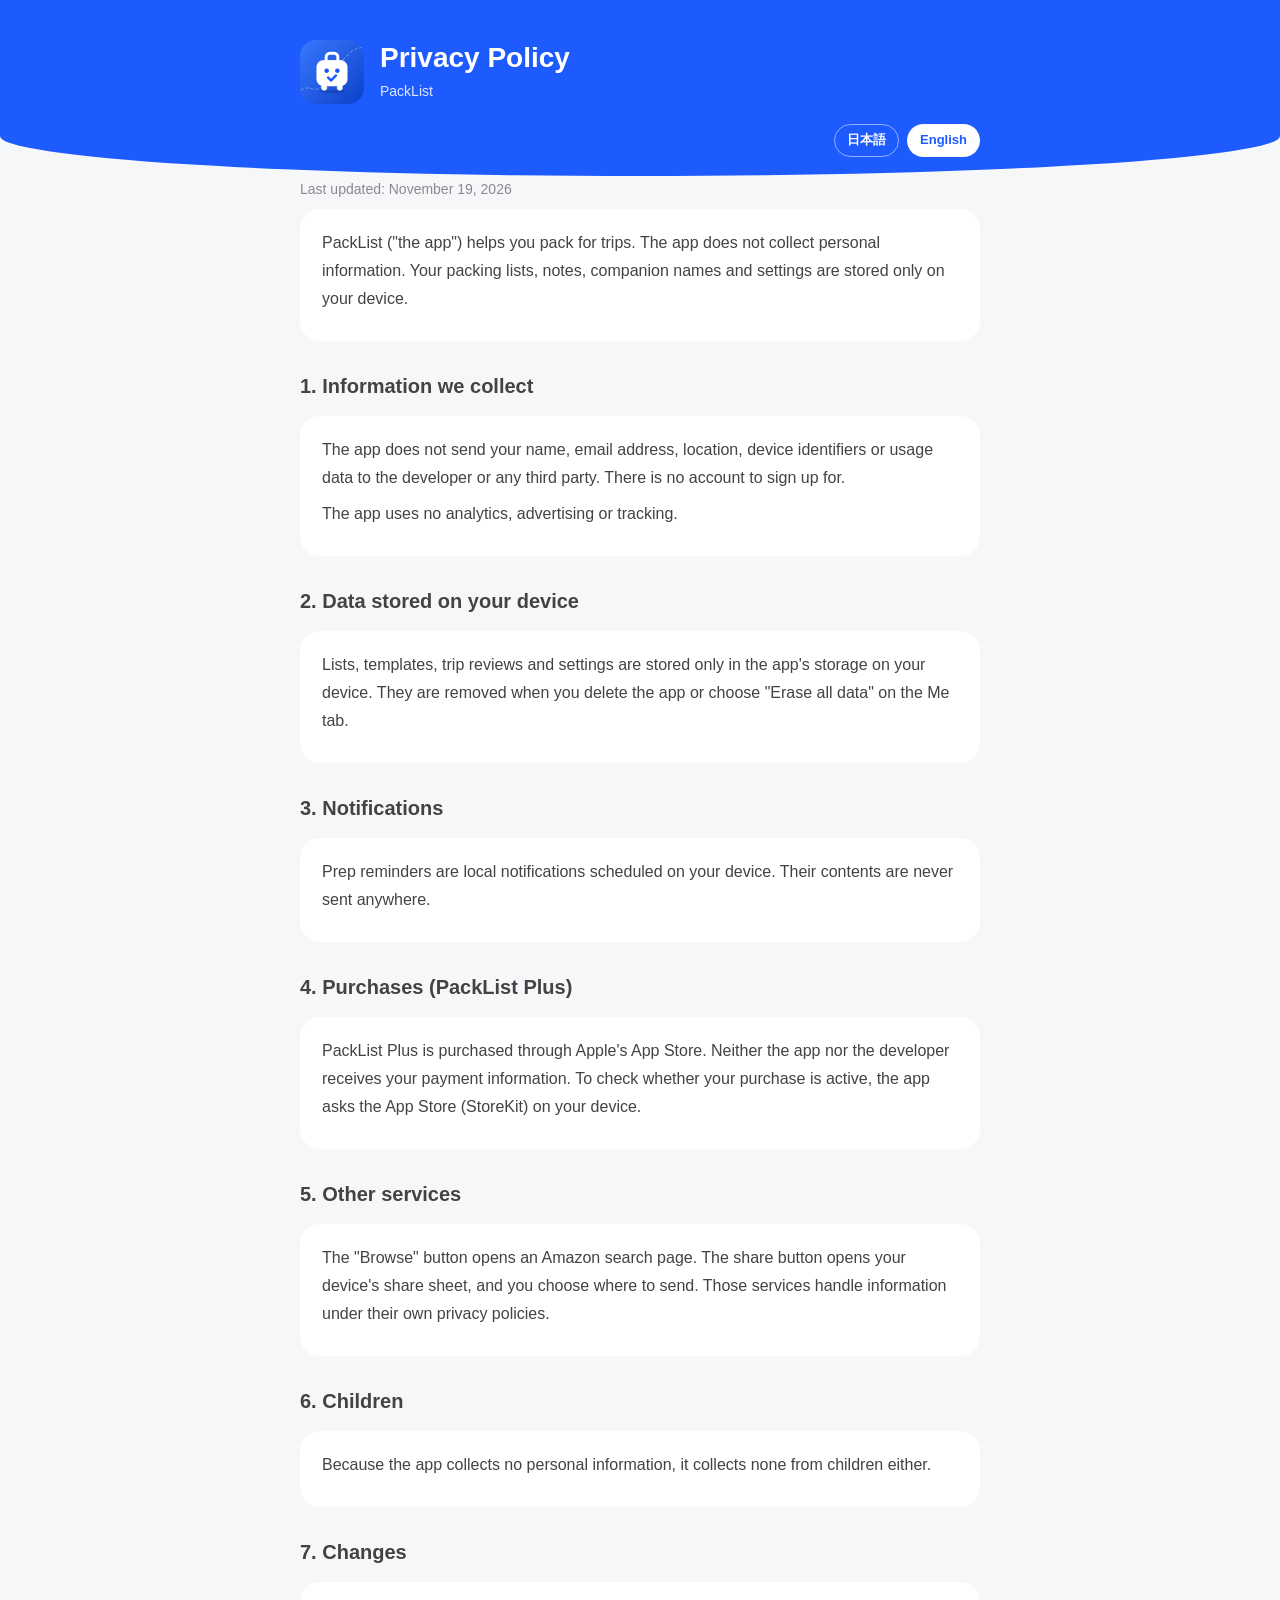
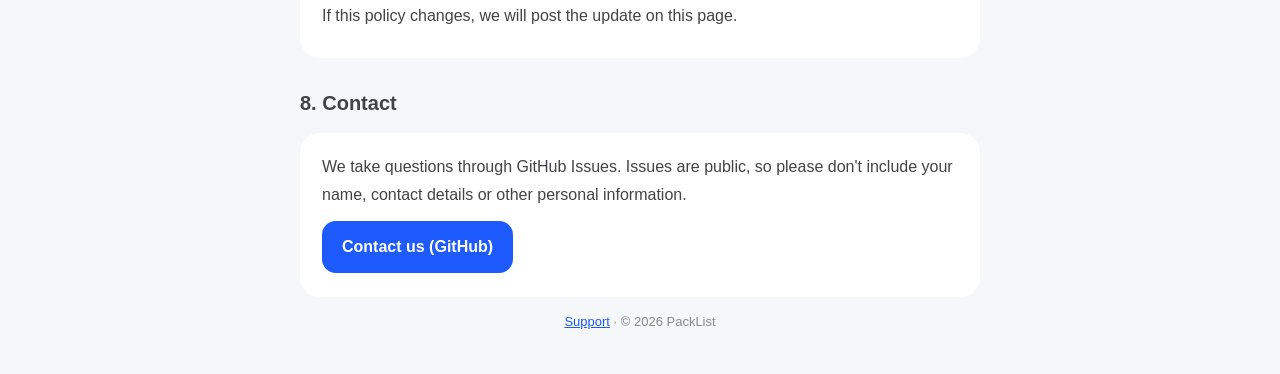
==== privacy.html @ 0d45c61f "PackList のサポートページとプライバシーポリシー Co-Authored-By: Claude Opus 5.5 <noreply@anthropic.com>" ====
<!doctype html>
<html lang="ja">
<head>
<meta charset="utf-8">
<meta name="viewport" content="width=device-width, initial-scale=1">
<title>PackList Privacy Policy</title>
<meta name="description" content="PackList のプライバシーポリシー / Privacy Policy">
<link rel="icon" href="icon.png">
<link rel="stylesheet" href="style.css">
</head>
<body>
<header>
  <div class="wrap">
    <img src="icon.png" alt="">
    <div>
      <h1><span lang="ja">プライバシーポリシー</span><span lang="en">Privacy Policy</span></h1>
      <p>PackList</p>
    </div>
  </div>
</header>
<nav class="lang"><a data-lang="ja" href="?lang=ja">日本語</a><a data-lang="en" href="?lang=en">English</a></nav>

<main class="wrap">
<div lang="ja">
  <p class="mute">最終更新日: 2026年11月19日</p>
  <div class="card">
    <p>PackList（以下「本アプリ」）は、旅行や出張の荷造りを手伝うアプリです。本アプリは、利用者の個人情報を収集しません。荷造りのリスト、メモ、一緒に行く人の名前、設定などは、すべて利用者の端末の中にだけ保存されます。</p>
  </div>

  <h2>1. 集める情報</h2>
  <div class="card">
    <p>本アプリは、名前・メールアドレス・位置情報・端末の識別子・使い方の記録などを、開発者や第三者に送信しません。アカウント登録もありません。</p>
    <p>分析ツール、広告、トラッキングは使っていません。</p>
  </div>

  <h2>2. 端末に保存する情報</h2>
  <div class="card">
    <p>荷造りのリスト、テンプレート、ふりかえりの結果、設定は、端末の中（アプリ専用の保存領域）にだけ保存されます。アプリを削除するか、マイページの「すべてのデータを消す」で消えます。</p>
  </div>

  <h2>3. 通知</h2>
  <div class="card">
    <p>準備のリマインダーは、端末の中で予約されるローカル通知です。通知の内容が外部に送られることはありません。</p>
  </div>

  <h2>4. 課金（PackList Plus）</h2>
  <div class="card">
    <p>PackList Plus の購入は Apple の App Store を通じて行われます。支払い情報を本アプリや開発者が受け取ることはありません。本アプリは、購入が有効かどうかを確かめるために、端末上で App Store（StoreKit）に問い合わせます。</p>
  </div>

  <h2>5. 外部のサービス</h2>
  <div class="card">
    <p>「探す」ボタンを押すと、Amazon の検索ページが開きます。共有ボタンを押すと、端末の共有画面が開き、送り先は利用者が選びます。リンク先のサービスでの情報の扱いは、それぞれのプライバシーポリシーに従います。</p>
  </div>

  <h2>6. 子ども</h2>
  <div class="card">
    <p>本アプリは個人情報を集めないため、子どもの情報も集めません。</p>
  </div>

  <h2>7. 変更</h2>
  <div class="card">
    <p>このポリシーを変更するときは、このページでお知らせします。</p>
  </div>

  <h2>8. お問い合わせ</h2>
  <div class="card">
    <p>お問い合わせは GitHub の Issue で受け付けています。Issue は公開されるため、氏名や連絡先などの個人情報は書かないでください。</p>
    <a class="btn" href="https://github.com/shopippi/packlist-support/issues/new/choose">お問い合わせ（GitHub）</a>
  </div>
</div>

<div lang="en">
  <p class="mute">Last updated: November 19, 2026</p>
  <div class="card">
    <p>PackList ("the app") helps you pack for trips. The app does not collect personal information. Your packing lists, notes, companion names and settings are stored only on your device.</p>
  </div>

  <h2>1. Information we collect</h2>
  <div class="card">
    <p>The app does not send your name, email address, location, device identifiers or usage data to the developer or any third party. There is no account to sign up for.</p>
    <p>The app uses no analytics, advertising or tracking.</p>
  </div>

  <h2>2. Data stored on your device</h2>
  <div class="card">
    <p>Lists, templates, trip reviews and settings are stored only in the app's storage on your device. They are removed when you delete the app or choose "Erase all data" on the Me tab.</p>
  </div>

  <h2>3. Notifications</h2>
  <div class="card">
    <p>Prep reminders are local notifications scheduled on your device. Their contents are never sent anywhere.</p>
  </div>

  <h2>4. Purchases (PackList Plus)</h2>
  <div class="card">
    <p>PackList Plus is purchased through Apple's App Store. Neither the app nor the developer receives your payment information. To check whether your purchase is active, the app asks the App Store (StoreKit) on your device.</p>
  </div>

  <h2>5. Other services</h2>
  <div class="card">
    <p>The "Browse" button opens an Amazon search page. The share button opens your device's share sheet, and you choose where to send. Those services handle information under their own privacy policies.</p>
  </div>

  <h2>6. Children</h2>
  <div class="card">
    <p>Because the app collects no personal information, it collects none from children either.</p>
  </div>

  <h2>7. Changes</h2>
  <div class="card">
    <p>If this policy changes, we will post the update on this page.</p>
  </div>

  <h2>8. Contact</h2>
  <div class="card">
    <p>We take questions through GitHub Issues. Issues are public, so please don't include your name, contact details or other personal information.</p>
    <a class="btn" href="https://github.com/shopippi/packlist-support/issues/new/choose">Contact us (GitHub)</a>
  </div>
</div>
</main>
<footer><a href="./"><span lang="ja">サポート</span><span lang="en">Support</span></a> · © 2026 PackList</footer>
<script src="lang.js"></script>
</body>
</html>
---- style.css ----
:root {
  --blue: #1e5bff;
  --ink: #434345;
  --mute: #8a8a8e;
  --line: #e6e7eb;
  --bg: #f6f7f9;
  --card: #ffffff;
}
@media (prefers-color-scheme: dark) {
  :root {
    --ink: #eceef2;
    --mute: #a0a3ab;
    --line: #2b2e36;
    --bg: #121418;
    --card: #1b1e24;
  }
}
* { box-sizing: border-box; }
body {
  margin: 0;
  background: var(--bg);
  color: var(--ink);
  font: 16px/1.75 -apple-system, BlinkMacSystemFont, "Hiragino Sans", "Noto Sans JP", "Segoe UI", sans-serif;
}
header {
  background: var(--blue);
  color: #fff;
  padding: 40px 20px 72px;
  border-radius: 0 0 50% 50% / 0 0 40px 40px;
}
.wrap { max-width: 720px; margin: 0 auto; padding: 0 20px; }
header .wrap { display: flex; align-items: center; gap: 16px; }
header img { width: 64px; height: 64px; border-radius: 16px; }
header h1 { margin: 0; font-size: 28px; line-height: 1.2; font-weight: 900; }
header p { margin: 4px 0 0; opacity: .85; font-size: 14px; }
nav.lang { display: flex; gap: 8px; justify-content: flex-end; margin: -52px auto 20px; max-width: 720px; padding: 0 20px; }
nav.lang a {
  color: #fff; text-decoration: none; font-size: 13px; font-weight: 700;
  padding: 4px 12px; border-radius: 999px; border: 1px solid rgba(255,255,255,.5);
}
nav.lang a.on { background: #fff; color: var(--blue); }
main { padding: 8px 0 48px; }
.card {
  background: var(--card); border-radius: 20px; padding: 20px 22px; margin: 0 0 14px;
}
h2 { font-size: 20px; margin: 28px 0 12px; font-weight: 900; }
h3 { font-size: 16px; margin: 0 0 6px; font-weight: 800; }
p, li { margin: 0 0 8px; }
.mute { color: var(--mute); font-size: 14px; }
a { color: var(--blue); }
.btn {
  display: inline-block; background: var(--blue); color: #fff; text-decoration: none;
  font-weight: 800; padding: 12px 20px; border-radius: 14px; margin: 4px 8px 4px 0;
}
.btn.ghost { background: transparent; color: var(--blue); border: 2px solid var(--blue); }
details { background: var(--card); border-radius: 16px; padding: 14px 18px; margin: 0 0 10px; }
summary { font-weight: 800; cursor: pointer; }
details p { margin-top: 8px; }
footer { text-align: center; color: var(--mute); font-size: 13px; padding: 0 20px 40px; }
body [lang]:not(.show) { display: none; }
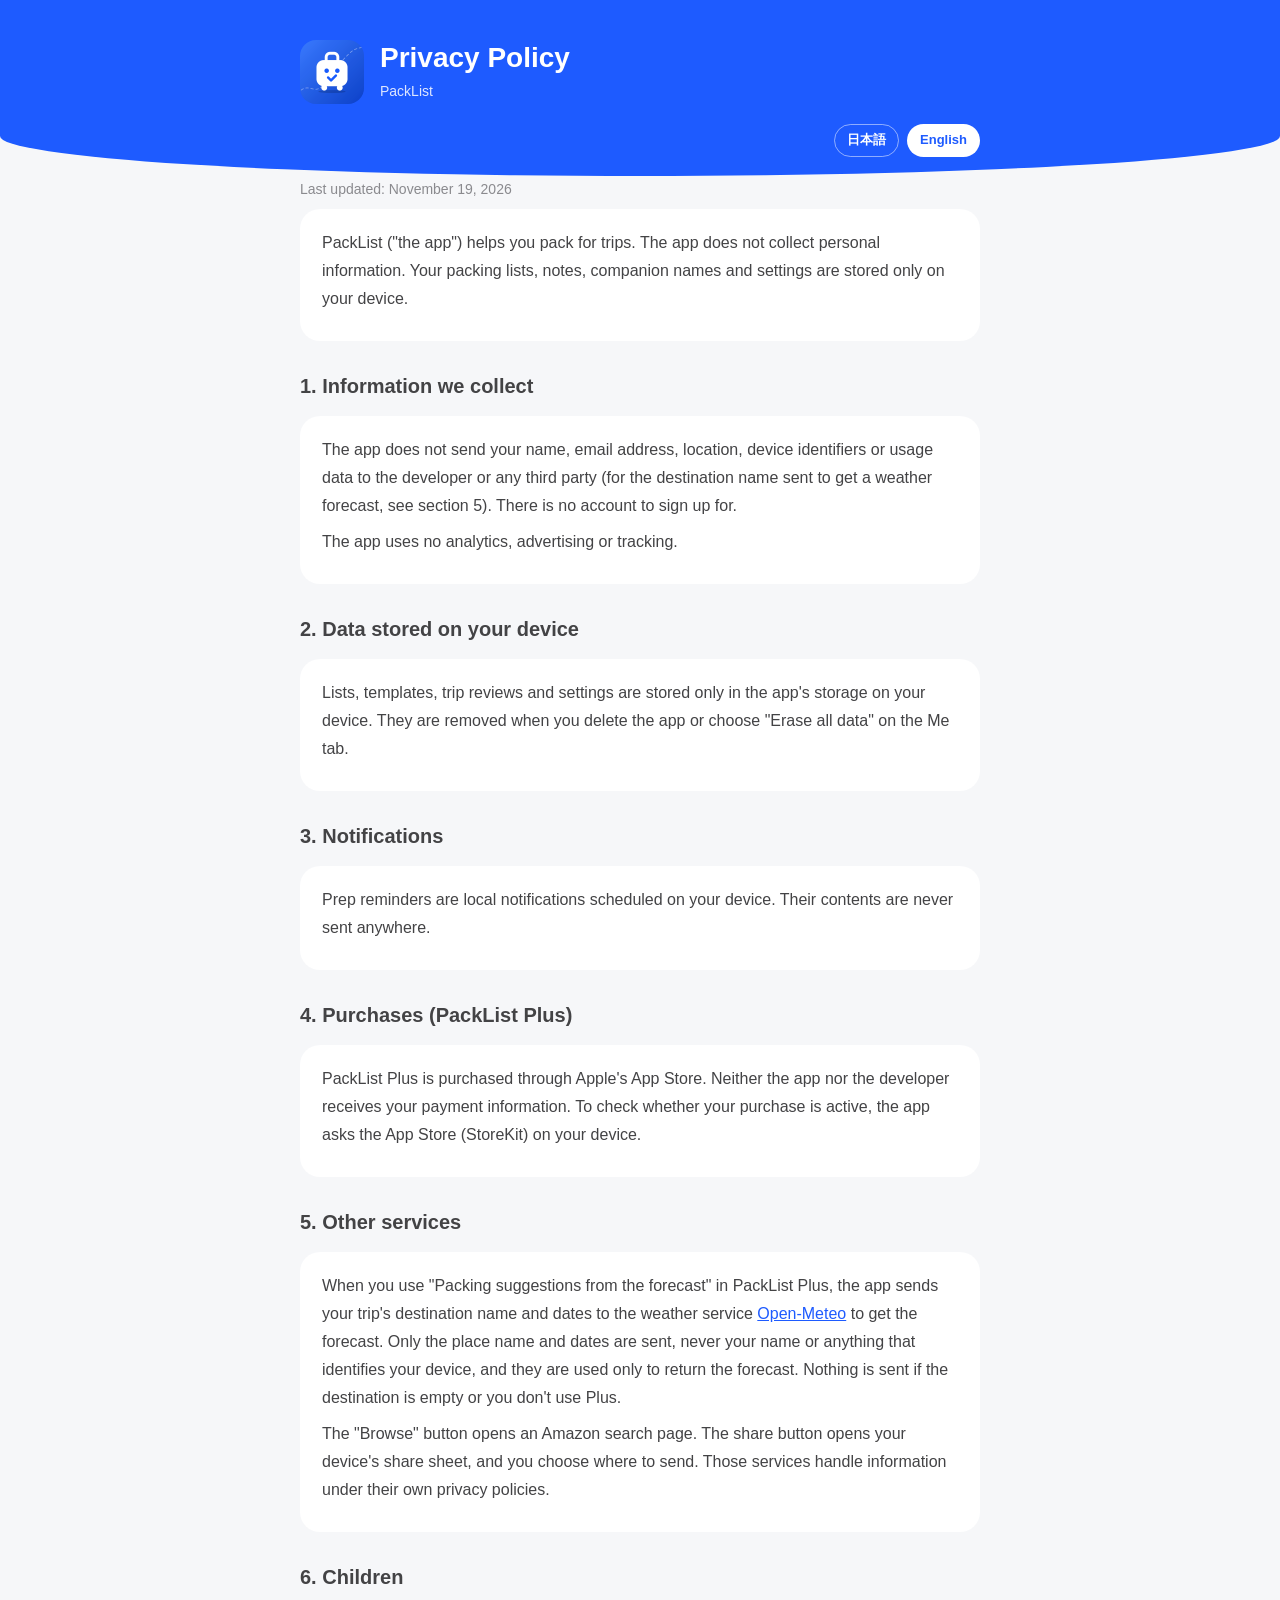
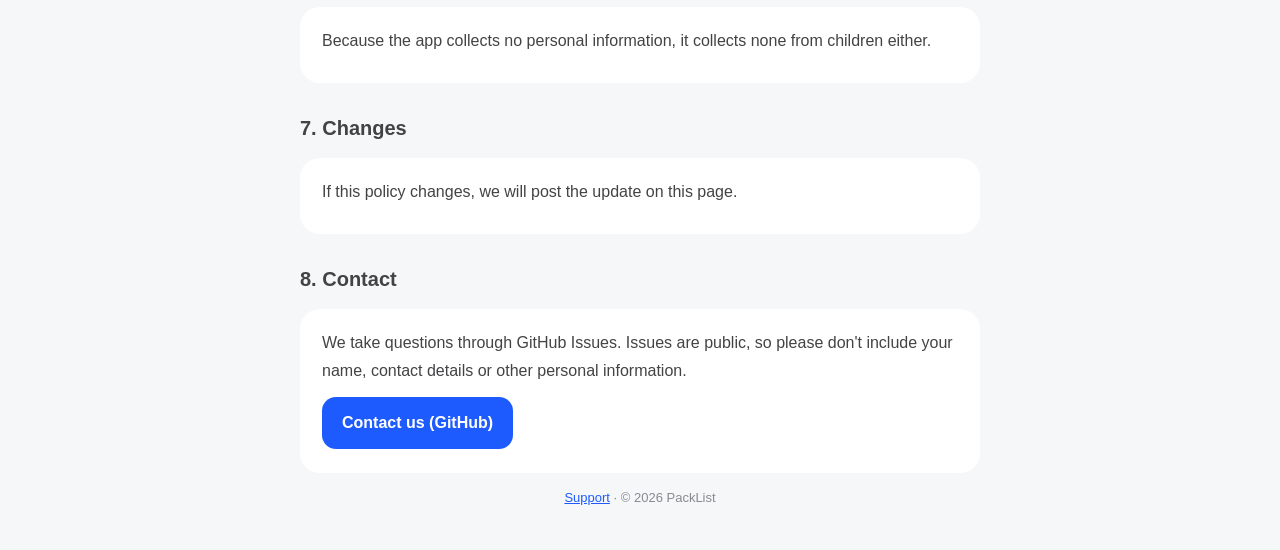
==== commit a874e098: "Privacy policy: describe the weather forecast lookup (Open-Meteo) Co-Authored-By: Claude Opus 5.5 <n" ====
--- a/privacy.html
+++ b/privacy.html
@@ -29,7 +29,7 @@
 
   <h2>1. 集める情報</h2>
   <div class="card">
-    <p>本アプリは、名前・メールアドレス・位置情報・端末の識別子・使い方の記録などを、開発者や第三者に送信しません。アカウント登録もありません。</p>
+    <p>本アプリは、名前・メールアドレス・位置情報・端末の識別子・使い方の記録などを、開発者や第三者に送信しません（天気予報のために行き先の地名を送る場合は、5 を見てください）。アカウント登録もありません。</p>
     <p>分析ツール、広告、トラッキングは使っていません。</p>
   </div>
 
@@ -50,6 +50,7 @@
 
   <h2>5. 外部のサービス</h2>
   <div class="card">
+    <p>PackList Plus の「天気予報から持ち物を提案」を使うと、予報を調べるために、旅の行き先の地名と日付を天気予報サービス <a href="https://open-meteo.com/">Open-Meteo</a> に送ります。送るのは地名と日付だけで、名前や端末を識別する情報は送りません。予報を返す以外の目的では使われません。行き先が空のとき、または Plus を使っていないときは何も送りません。</p>
     <p>「探す」ボタンを押すと、Amazon の検索ページが開きます。共有ボタンを押すと、端末の共有画面が開き、送り先は利用者が選びます。リンク先のサービスでの情報の扱いは、それぞれのプライバシーポリシーに従います。</p>
   </div>
 
@@ -78,7 +79,7 @@
 
   <h2>1. Information we collect</h2>
   <div class="card">
-    <p>The app does not send your name, email address, location, device identifiers or usage data to the developer or any third party. There is no account to sign up for.</p>
+    <p>The app does not send your name, email address, location, device identifiers or usage data to the developer or any third party (for the destination name sent to get a weather forecast, see section 5). There is no account to sign up for.</p>
     <p>The app uses no analytics, advertising or tracking.</p>
   </div>
 
@@ -99,6 +100,7 @@
 
   <h2>5. Other services</h2>
   <div class="card">
+    <p>When you use "Packing suggestions from the forecast" in PackList Plus, the app sends your trip's destination name and dates to the weather service <a href="https://open-meteo.com/">Open-Meteo</a> to get the forecast. Only the place name and dates are sent, never your name or anything that identifies your device, and they are used only to return the forecast. Nothing is sent if the destination is empty or you don't use Plus.</p>
     <p>The "Browse" button opens an Amazon search page. The share button opens your device's share sheet, and you choose where to send. Those services handle information under their own privacy policies.</p>
   </div>
 
